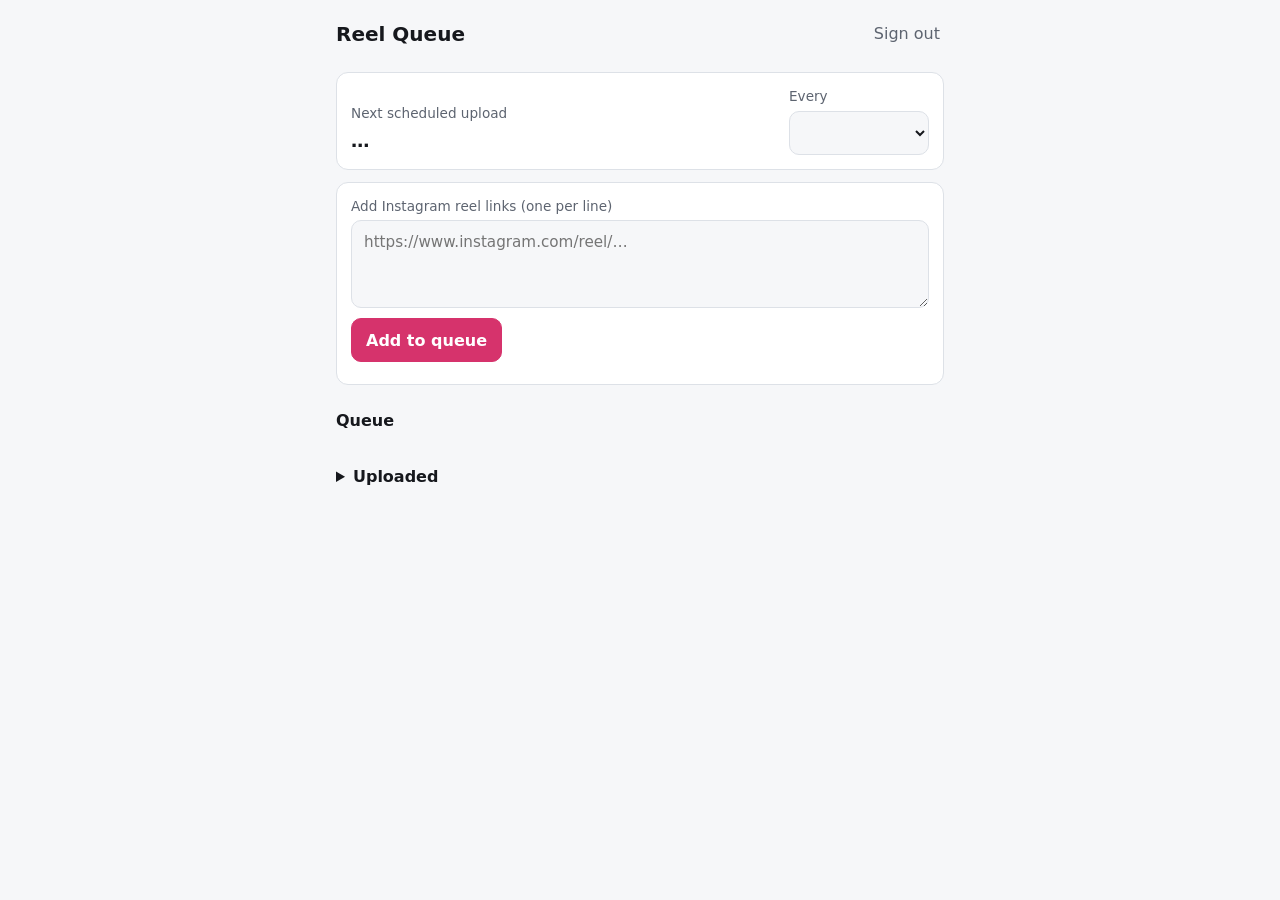
==== static/index.html @ b63ba5ba "Phase 3: mobile dashboard with password login - server.py: Flask app and the background worker in on" ====
<!doctype html>
<html lang="en">
<head>
  <meta charset="utf-8">
  <meta name="viewport" content="width=device-width, initial-scale=1">
  <meta name="theme-color" content="#111318" media="(prefers-color-scheme: dark)">
  <meta name="theme-color" content="#f6f7f9" media="(prefers-color-scheme: light)">
  <title>Reel Queue</title>
  <link rel="stylesheet" href="/static/style.css">
  <script src="/static/app.js" defer></script>
</head>
<body>
  <header class="topbar">
    <h1>Reel Queue</h1>
    <form method="post" action="/logout"><button type="submit" class="link">Sign out</button></form>
  </header>

  <main>
    <div id="alert" class="alert" role="alert" hidden></div>

    <section class="card" aria-labelledby="schedule-h">
      <h2 id="schedule-h" class="visually-hidden">Schedule</h2>
      <div class="schedule-row">
        <div>
          <div class="label">Next scheduled upload</div>
          <div id="next-run" class="big">…</div>
        </div>
        <label class="interval">
          <span class="label">Every</span>
          <select id="interval"></select>
        </label>
      </div>
      <div id="now-working" class="working" hidden></div>
    </section>

    <section class="card" aria-labelledby="add-h">
      <h2 id="add-h" class="visually-hidden">Add reels</h2>
      <form id="add-form">
        <label for="urls" class="label">Add Instagram reel links (one per line)</label>
        <textarea id="urls" rows="3" placeholder="https://www.instagram.com/reel/…" autocomplete="off" spellcheck="false"></textarea>
        <button type="submit" class="primary">Add to queue</button>
      </form>
      <ul id="add-results" class="add-results"></ul>
    </section>

    <section aria-labelledby="queue-h">
      <h2 id="queue-h">Queue <span id="queue-count" class="count"></span></h2>
      <ul id="queue" class="reels"></ul>
      <p id="queue-empty" class="empty" hidden>Nothing queued. Add a reel link above.</p>
    </section>

    <section id="attention-section" aria-labelledby="attention-h" hidden>
      <h2 id="attention-h">Needs attention <span id="attention-count" class="count"></span></h2>
      <ul id="attention" class="reels"></ul>
    </section>

    <section>
      <details id="done-section">
        <summary><h2>Uploaded <span id="done-count" class="count"></span></h2></summary>
        <ul id="done" class="reels"></ul>
      </details>
    </section>
  </main>

  <dialog id="now-dialog">
    <form id="now-form" method="dialog">
      <h2>Upload now</h2>
      <p id="now-reel" class="muted"></p>
      <label for="now-title" class="label">YouTube title (optional)</label>
      <input id="now-title" type="text" maxlength="100" autocomplete="off">
      <p class="hint">Leave empty to use: <span id="now-auto-title"></span></p>
      <div class="dialog-actions">
        <button type="button" id="now-cancel">Cancel</button>
        <button type="submit" class="primary">Upload now</button>
      </div>
    </form>
  </dialog>

  <div id="toast" class="toast" role="status" hidden></div>
</body>
</html>
---- static/style.css ----
:root {
  --bg: #f6f7f9;
  --surface: #ffffff;
  --text: #16181d;
  --muted: #5d6470;
  --border: #dde1e7;
  --accent: #d6336c;
  --accent-text: #ffffff;
  --ok: #1f7a4d;
  --ok-bg: #e3f4ea;
  --warn: #8a5a00;
  --warn-bg: #fdf1d6;
  --bad: #b42318;
  --bad-bg: #fde7e5;
  --info: #1d5fbf;
  --info-bg: #e3edfb;
  --neutral-bg: #eceef2;
  --radius: 12px;
  color-scheme: light;
}

@media (prefers-color-scheme: dark) {
  :root {
    --bg: #111318;
    --surface: #1b1e25;
    --text: #e8eaee;
    --muted: #9aa1ad;
    --border: #2e333d;
    --accent: #f06595;
    --accent-text: #16181d;
    --ok: #63d297;
    --ok-bg: #173527;
    --warn: #f2c14e;
    --warn-bg: #3a2f12;
    --bad: #ff8a80;
    --bad-bg: #3f1d1a;
    --info: #8ab4f8;
    --info-bg: #1c2b44;
    --neutral-bg: #262a33;
    color-scheme: dark;
  }
}

* { box-sizing: border-box; }

html { -webkit-text-size-adjust: 100%; }

body {
  margin: 0;
  background: var(--bg);
  color: var(--text);
  font: 16px/1.45 system-ui, -apple-system, "Segoe UI", Roboto, sans-serif;
}

main, .topbar { max-width: 640px; margin: 0 auto; padding: 0 16px; }
main { padding-bottom: 48px; }

.topbar {
  display: flex; align-items: center; justify-content: space-between;
  padding-top: 12px; padding-bottom: 4px;
}
h1 { font-size: 1.25rem; margin: 0; }
h2 { font-size: 1rem; margin: 24px 0 8px; display: inline-flex; gap: 6px; align-items: baseline; }
.count { color: var(--muted); font-weight: 400; }

.card {
  background: var(--surface);
  border: 1px solid var(--border);
  border-radius: var(--radius);
  padding: 14px;
  margin-top: 12px;
}

.label { display: block; color: var(--muted); font-size: 0.85rem; margin-bottom: 4px; }
.big { font-size: 1.15rem; font-weight: 600; }
.muted { color: var(--muted); }
.hint { color: var(--muted); font-size: 0.85rem; margin: 6px 0 0; overflow-wrap: anywhere; }
.empty { color: var(--muted); margin: 4px 0; }
.visually-hidden { position: absolute; width: 1px; height: 1px; overflow: hidden; clip: rect(0 0 0 0); white-space: nowrap; }

button, select, input, textarea { font: inherit; color: inherit; }

button {
  min-height: 44px;
  padding: 0 14px;
  border-radius: 10px;
  border: 1px solid var(--border);
  background: var(--surface);
  cursor: pointer;
}
button:disabled { opacity: 0.5; cursor: default; }
button.primary { background: var(--accent); border-color: var(--accent); color: var(--accent-text); font-weight: 600; }
button.danger { color: var(--bad); }
button.link { border: 0; background: none; color: var(--muted); padding: 0 4px; }
button:focus-visible, select:focus-visible, input:focus-visible, textarea:focus-visible, summary:focus-visible {
  outline: 2px solid var(--accent); outline-offset: 2px;
}

input[type=text], input[type=password], textarea, select {
  width: 100%;
  min-height: 44px;
  padding: 10px 12px;
  border: 1px solid var(--border);
  border-radius: 10px;
  background: var(--bg);
}
textarea { resize: vertical; display: block; margin-bottom: 10px; font-size: 0.95rem; }

.schedule-row { display: flex; gap: 12px; align-items: flex-end; justify-content: space-between; }
.interval { flex: 0 0 140px; }
.working { margin-top: 10px; padding-top: 10px; border-top: 1px solid var(--border); color: var(--info); font-size: 0.95rem; }

.alert {
  margin-top: 12px; padding: 12px 14px; border-radius: var(--radius);
  background: var(--warn-bg); color: var(--warn); font-weight: 500; overflow-wrap: anywhere;
}

.add-results { list-style: none; margin: 8px 0 0; padding: 0; font-size: 0.85rem; }
.add-results li { padding: 2px 0; overflow-wrap: anywhere; }
.add-results .ok { color: var(--ok); }
.add-results .bad { color: var(--bad); }

.reels { list-style: none; margin: 0; padding: 0; display: grid; gap: 10px; }
.reel {
  display: grid; grid-template-columns: 64px 1fr; gap: 12px;
  background: var(--surface); border: 1px solid var(--border); border-radius: var(--radius); padding: 12px;
}
.thumb {
  width: 64px; height: 96px; border-radius: 8px; object-fit: cover;
  background: var(--neutral-bg); display: block;
}
.reel-body { min-width: 0; }
.reel-top { display: flex; flex-wrap: wrap; gap: 6px; align-items: center; margin-bottom: 4px; }
.reel-title { font-weight: 600; overflow-wrap: anywhere; }
.reel-meta { color: var(--muted); font-size: 0.85rem; overflow-wrap: anywhere; }
.reel-meta a { color: inherit; }
.reel-error { color: var(--bad); font-size: 0.85rem; margin-top: 6px; overflow-wrap: anywhere; }
.reel progress { width: 100%; margin-top: 8px; accent-color: var(--info); }
.actions { display: flex; flex-wrap: wrap; gap: 8px; margin-top: 10px; }
.actions button { flex: 1 1 auto; }

.badge {
  font-size: 0.75rem; font-weight: 600; padding: 2px 8px; border-radius: 999px;
  background: var(--neutral-bg); color: var(--muted); white-space: nowrap;
}
.badge.pending { background: var(--neutral-bg); color: var(--text); }
.badge.active { background: var(--info-bg); color: var(--info); }
.badge.uploaded { background: var(--ok-bg); color: var(--ok); }
.badge.failed { background: var(--bad-bg); color: var(--bad); }
.badge.needs_review { background: var(--warn-bg); color: var(--warn); }
.tag { font-size: 0.75rem; color: var(--accent); font-weight: 600; }

details summary { cursor: pointer; list-style-position: inside; }
details summary h2 { margin: 24px 0 8px; }
details[open] summary { margin-bottom: 0; }

dialog {
  width: min(92vw, 480px); border: 1px solid var(--border); border-radius: var(--radius);
  background: var(--surface); color: var(--text); padding: 16px;
}
dialog::backdrop { background: rgb(0 0 0 / 0.5); }
dialog h2 { margin: 0 0 4px; }
.dialog-actions { display: flex; gap: 8px; justify-content: flex-end; margin-top: 14px; }

.toast {
  position: fixed; left: 16px; right: 16px; bottom: 16px; max-width: 608px; margin: 0 auto;
  background: var(--text); color: var(--bg); padding: 12px 14px; border-radius: 10px;
  box-shadow: 0 6px 24px rgb(0 0 0 / 0.25);
}

.login { max-width: 360px; padding-top: 18vh; }
.login h1 { text-align: center; margin-bottom: 8px; }
.login form { display: grid; gap: 10px; }
.error-text { color: var(--bad); margin: 0; }

@media (max-width: 380px) {
  .schedule-row { flex-direction: column; align-items: stretch; }
  .interval { flex-basis: auto; }
}
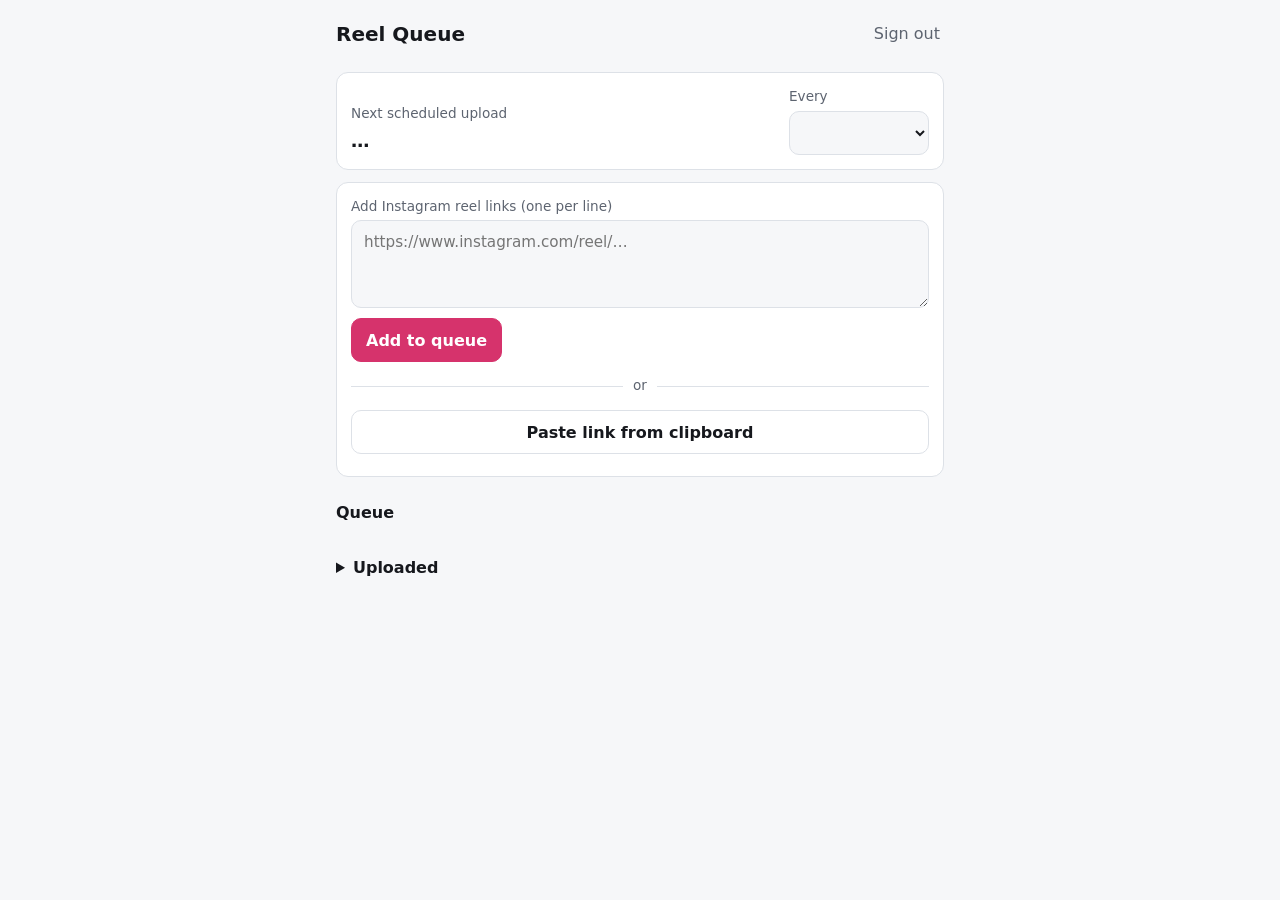
==== commit 596ad612: "Dashboard: paste a reel link straight from the clipboard A "Paste link from clipboard" button under " ====
--- a/static/index.html
+++ b/static/index.html
@@ -41,6 +41,15 @@
         <button type="submit" class="primary">Add to queue</button>
       </form>
       <ul id="add-results" class="add-results"></ul>
+
+      <div class="divider" role="separator"><span>or</span></div>
+
+      <button type="button" id="paste-btn" class="paste-btn">Paste link from clipboard</button>
+      <div id="paste-fallback" class="paste-fallback" hidden>
+        <label for="paste-box" class="label">Tap and hold the box, then tap Paste. The link is added right away.</label>
+        <input id="paste-box" type="text" inputmode="url" autocomplete="off" spellcheck="false" placeholder="Tap and hold, then Paste">
+      </div>
+      <ul id="paste-results" class="add-results" aria-live="polite"></ul>
     </section>
 
     <section aria-labelledby="queue-h">
--- a/static/style.css
+++ b/static/style.css
@@ -120,6 +120,14 @@
 .add-results .ok { color: var(--ok); }
 .add-results .bad { color: var(--bad); }
 
+.divider {
+  display: flex; align-items: center; gap: 10px; margin: 14px 0;
+  color: var(--muted); font-size: 0.85rem;
+}
+.divider::before, .divider::after { content: ""; flex: 1; border-top: 1px solid var(--border); }
+.paste-btn { width: 100%; font-weight: 600; }
+.paste-fallback { margin-top: 10px; }
+
 .reels { list-style: none; margin: 0; padding: 0; display: grid; gap: 10px; }
 .reel {
   display: grid; grid-template-columns: 64px 1fr; gap: 12px;
